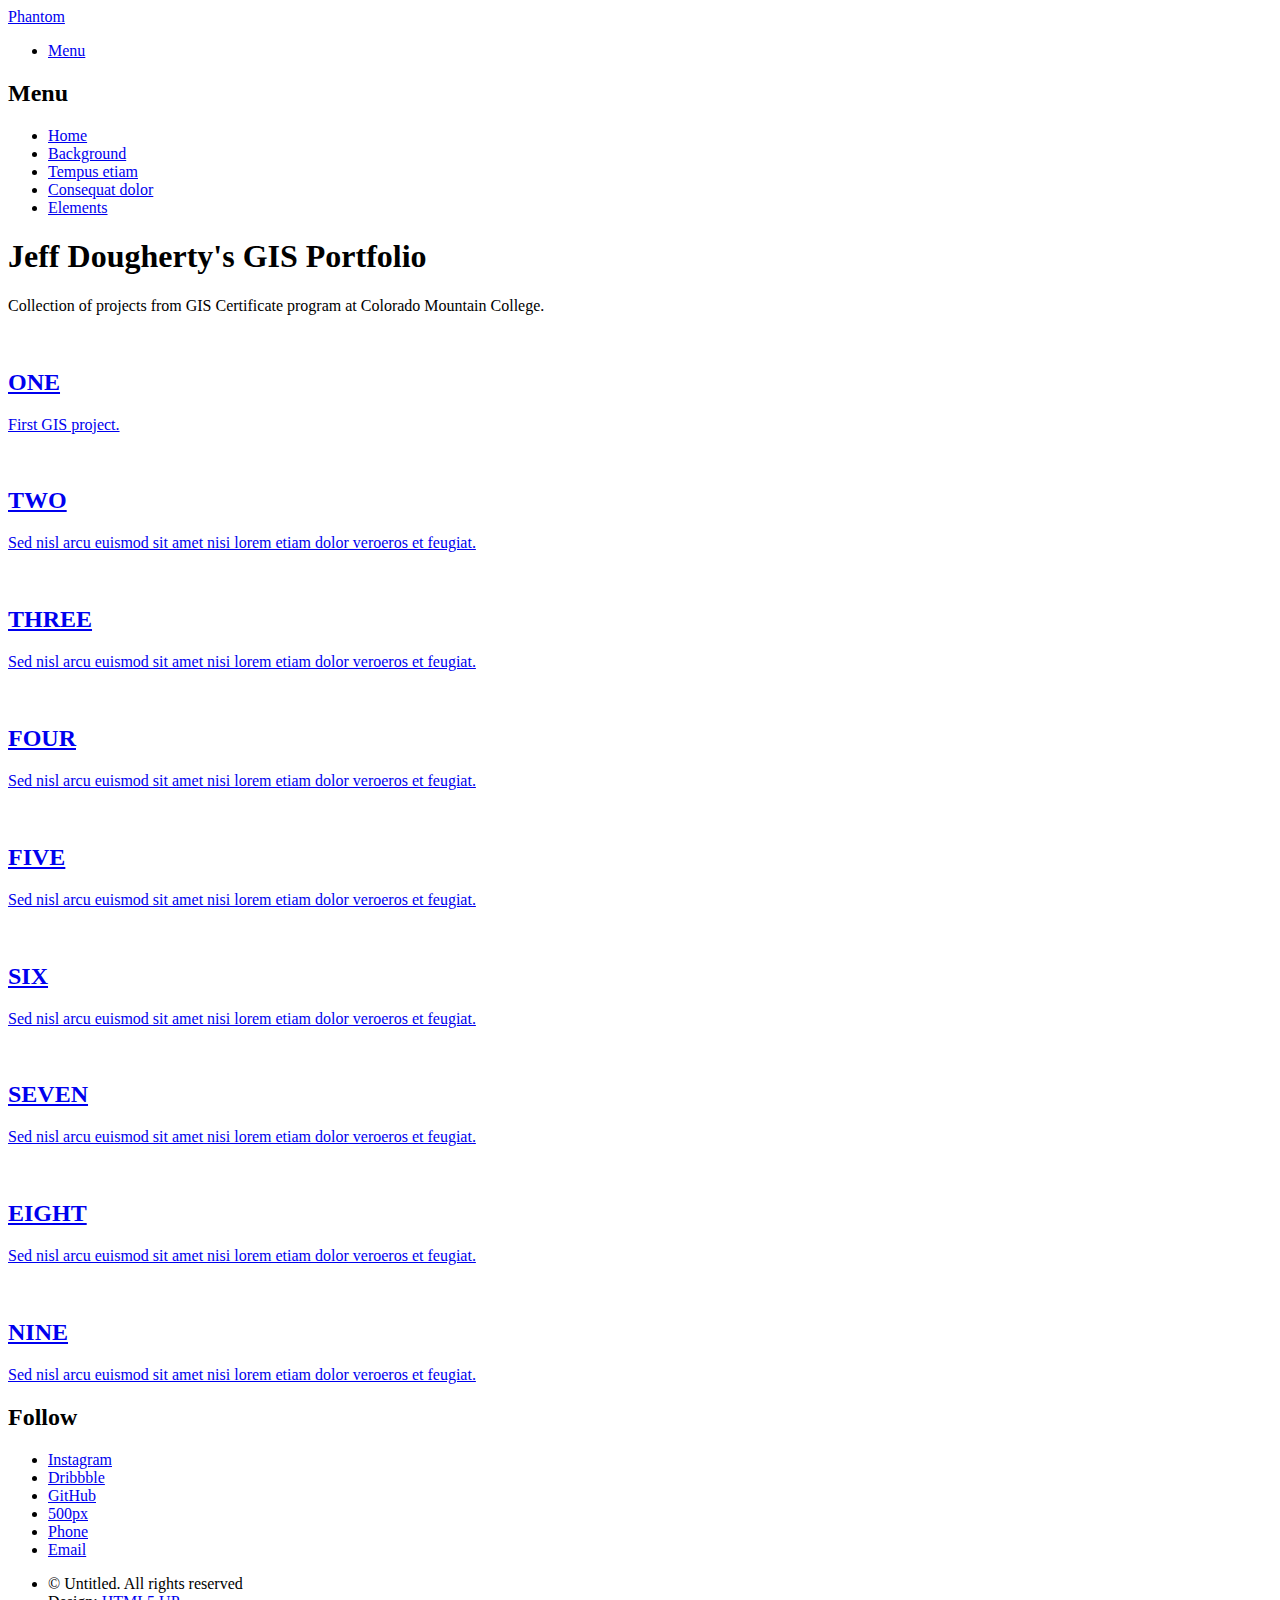
==== index.html @ 97b252e1 "Add files via upload" ====
<!DOCTYPE HTML>
<!--
	Phantom by HTML5 UP
	html5up.net | @ajlkn
	Free for personal and commercial use under the CCA 3.0 license (html5up.net/license)
-->
<html>
	<head>
		<title>Jeff Dougherty's Portfolio</title>
		<meta charset="utf-8" />
		<meta name="viewport" content="width=device-width, initial-scale=1, user-scalable=no" />
		<link rel="stylesheet" href="assets/css/main.css" />
		<noscript><link rel="stylesheet" href="assets/css/noscript.css" /></noscript>
	</head>
	<body class="is-preload">
		<!-- Wrapper -->
			<div id="wrapper">

				<!-- Header -->
					<header id="header">
						<div class="inner">

							<!-- Logo -->
								<a href="index.html" class="logo">
									<span class="symbol"><img src="images/logo.svg" alt="" /></span><span class="title">Phantom</span>
								</a>

							<!-- Nav -->
								<nav>
									<ul>
										<li><a href="#menu">Menu</a></li>
									</ul>
								</nav>

						</div>
					</header>

				<!-- Menu -->
					<nav id="menu">
						<h2>Menu</h2>
						<ul>
							<li><a href="index.html">Home</a></li>
							<li><a href="generic.html">Background</a></li>
							<li><a href="generic.html">Tempus etiam</a></li>
							<li><a href="generic.html">Consequat dolor</a></li>
							<li><a href="elements.html">Elements</a></li>
						</ul>
					</nav>

				<!-- Main -->
					<div id="main">
						<div class="inner">
							<header>
								<h1>Jeff Dougherty's GIS Portfolio <a href="http://html5up.net"></a></h1>
								<p>Collection of projects from GIS Certificate program at Colorado Mountain College.</p>
							</header>
							<section class="tiles">
								<article class="style1">
									<span class="image">
										<img src="images/pic01.jpg" alt="" />
									</span>
									<a href="generic.html">
										<h2>ONE</h2>
										<div class="content">
											<p>First GIS project. </p>
										</div>
									</a>
								</article>
								<article class="style2">
									<span class="image">
										<img src="images/pic02.jpg" alt="" />
									</span>
									<a href="generic.html">
										<h2>TWO</h2>
										<div class="content">
											<p>Sed nisl arcu euismod sit amet nisi lorem etiam dolor veroeros et feugiat.</p>
										</div>
									</a>
								</article>
								<article class="style3">
									<span class="image">
										<img src="images/pic03.jpg" alt="" />
									</span>
									<a href="generic.html">
										<h2>THREE</h2>
										<div class="content">
											<p>Sed nisl arcu euismod sit amet nisi lorem etiam dolor veroeros et feugiat.</p>
										</div>
									</a>
								</article>
								<article class="style4">
									<span class="image">
										<img src="images/pic04.jpg" alt="" />
									</span>
									<a href="generic.html">
										<h2>FOUR</h2>
										<div class="content">
											<p>Sed nisl arcu euismod sit amet nisi lorem etiam dolor veroeros et feugiat.</p>
										</div>
									</a>
								</article>
								<article class="style5">
									<span class="image">
										<img src="images/pic05.jpg" alt="" />
									</span>
									<a href="generic.html">
										<h2>FIVE</h2>
										<div class="content">
											<p>Sed nisl arcu euismod sit amet nisi lorem etiam dolor veroeros et feugiat.</p>
										</div>
									</a>
								</article>
								<article class="style6">
									<span class="image">
										<img src="images/pic06.jpg" alt="" />
									</span>
									<a href="generic.html">
										<h2>SIX</h2>
										<div class="content">
											<p>Sed nisl arcu euismod sit amet nisi lorem etiam dolor veroeros et feugiat.</p>
										</div>
									</a>
								</article>
								<article class="style2">
									<span class="image">
										<img src="images/pic07.jpg" alt="" />
									</span>
									<a href="generic.html">
										<h2>SEVEN</h2>
										<div class="content">
											<p>Sed nisl arcu euismod sit amet nisi lorem etiam dolor veroeros et feugiat.</p>
										</div>
									</a>
								</article>
								<article class="style3">
									<span class="image">
										<img src="images/pic08.jpg" alt="" />
									</span>
									<a href="generic.html">
										<h2>EIGHT</h2>
										<div class="content">
											<p>Sed nisl arcu euismod sit amet nisi lorem etiam dolor veroeros et feugiat.</p>
										</div>
									</a>
								</article>
								<article class="style1">
									<span class="image">
										<img src="images/pic09.jpg" alt="" />
									</span>
									<a href="generic.html">
										<h2>NINE</h2>
										<div class="content">
											<p>Sed nisl arcu euismod sit amet nisi lorem etiam dolor veroeros et feugiat.</p>
										</div>
									</a>
								
								
							</section>
						</div>
					</div>

				<!-- Footer -->
					<footer id="footer">
						<div class="inner">
							
							<section>
								<h2>Follow</h2>
								<ul class="icons">
									
									
									<li><a href="#" class="icon brands style2 fa-instagram"><span class="label">Instagram</span></a></li>
									<li><a href="#" class="icon brands style2 fa-dribbble"><span class="label">Dribbble</span></a></li>
									<li><a href="#" class="icon brands style2 fa-github"><span class="label">GitHub</span></a></li>
									<li><a href="#" class="icon brands style2 fa-500px"><span class="label">500px</span></a></li>
									<li><a href="#" class="icon solid style2 fa-phone"><span class="label">Phone</span></a></li>
									<li><a href="#" class="icon solid style2 fa-envelope"><span class="label">Email</span></a></li>
								</ul>
							</section>
							<ul class="copyright">
								<li>&copy; Untitled. All rights reserved</li><li>Design: <a href="http://html5up.net">HTML5 UP</a></li>
							</ul>
						</div>
					</footer>

			</div>

		<!-- Scripts -->
			<script src="assets/js/jquery.min.js"></script>
			<script src="assets/js/browser.min.js"></script>
			<script src="assets/js/breakpoints.min.js"></script>
			<script src="assets/js/util.js"></script>
			<script src="assets/js/main.js"></script>

	</body>
</html>
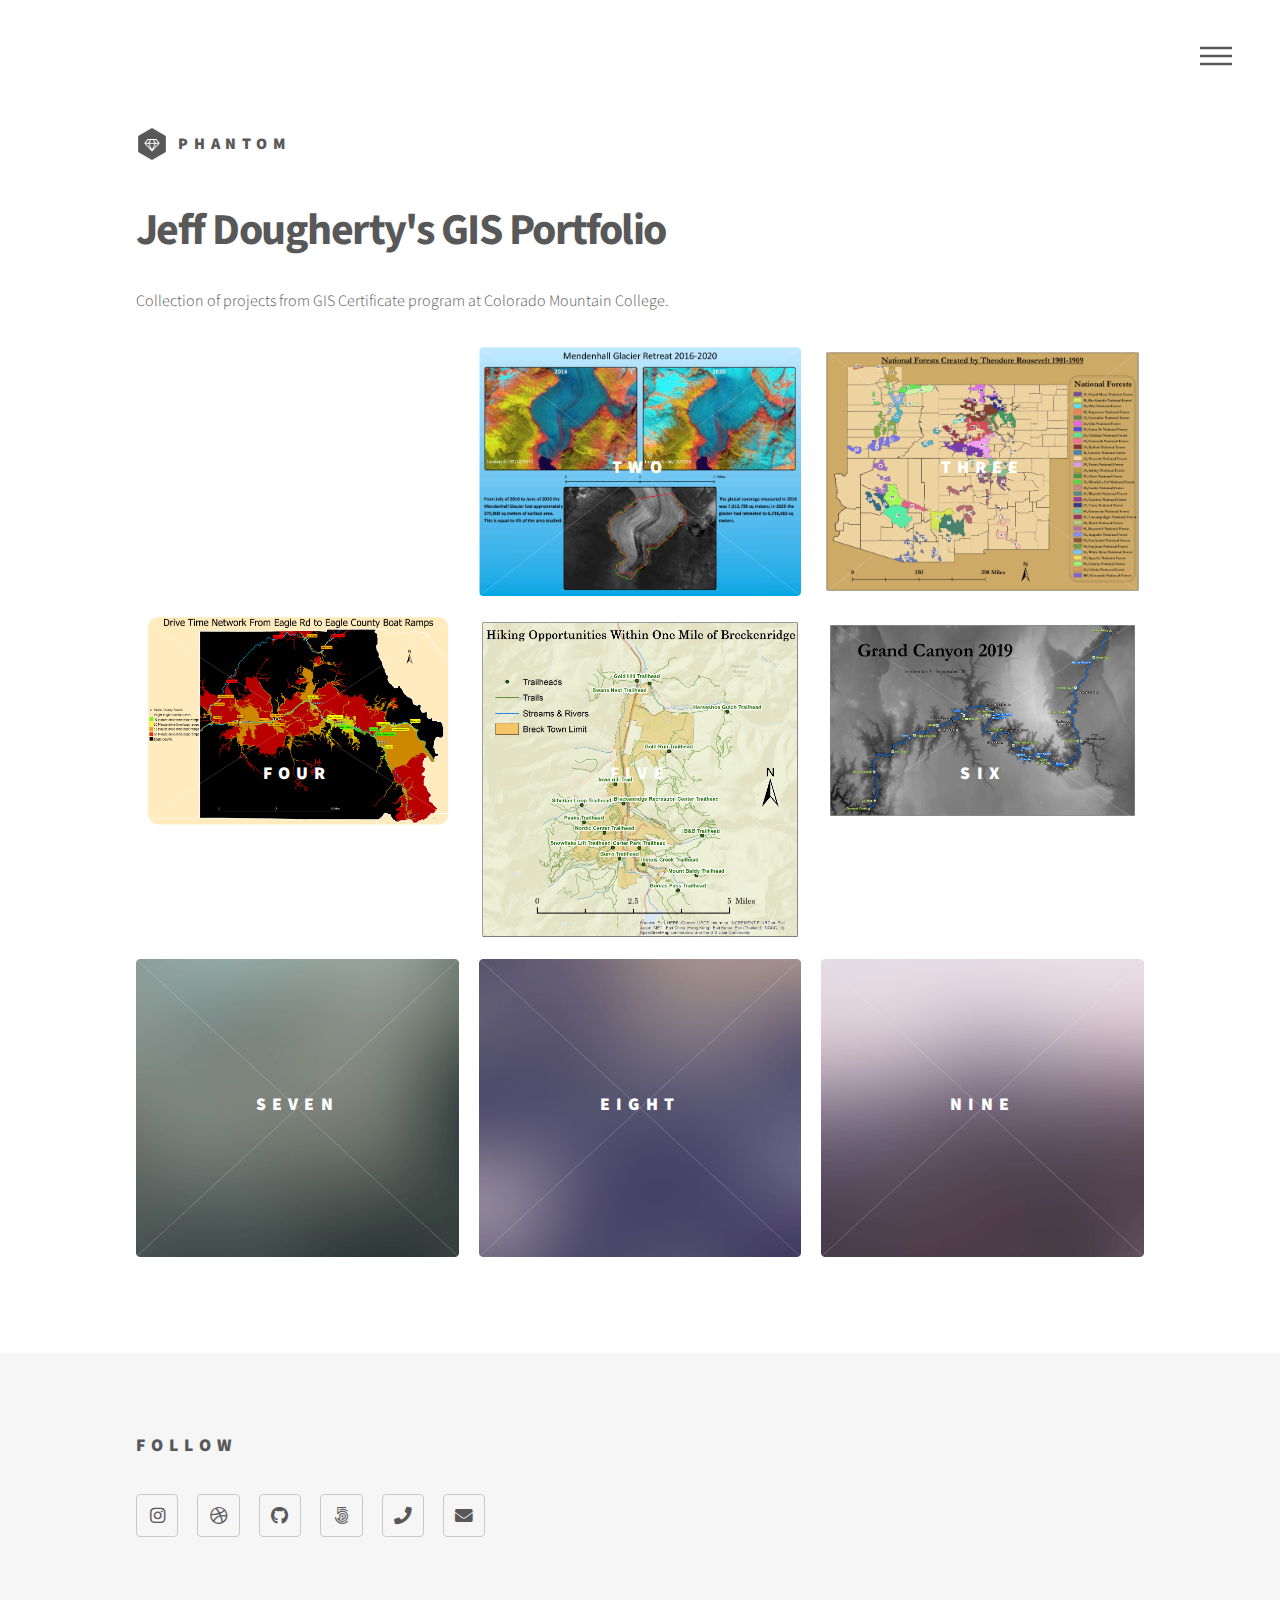
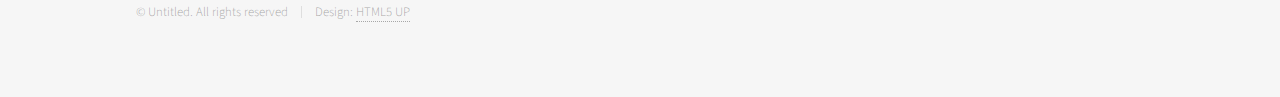
==== commit 3a130d8d: "Add files via upload" ====
--- a/index.html
+++ b/index.html
@@ -59,7 +59,7 @@
 									<span class="image">
 										<img src="images/pic01.jpg" alt="" />
 									</span>
-									<a href="generic.html">
+									<a href="One.html">
 										<h2>ONE</h2>
 										<div class="content">
 											<p>First GIS project. </p>
@@ -70,7 +70,7 @@
 									<span class="image">
 										<img src="images/pic02.jpg" alt="" />
 									</span>
-									<a href="generic.html">
+									<a href="Two.html">
 										<h2>TWO</h2>
 										<div class="content">
 											<p>Sed nisl arcu euismod sit amet nisi lorem etiam dolor veroeros et feugiat.</p>
@@ -81,7 +81,7 @@
 									<span class="image">
 										<img src="images/pic03.jpg" alt="" />
 									</span>
-									<a href="generic.html">
+									<a href="Three.html">
 										<h2>THREE</h2>
 										<div class="content">
 											<p>Sed nisl arcu euismod sit amet nisi lorem etiam dolor veroeros et feugiat.</p>
@@ -92,7 +92,7 @@
 									<span class="image">
 										<img src="images/pic04.jpg" alt="" />
 									</span>
-									<a href="generic.html">
+									<a href="Four.html">
 										<h2>FOUR</h2>
 										<div class="content">
 											<p>Sed nisl arcu euismod sit amet nisi lorem etiam dolor veroeros et feugiat.</p>
@@ -103,7 +103,7 @@
 									<span class="image">
 										<img src="images/pic05.jpg" alt="" />
 									</span>
-									<a href="generic.html">
+									<a href="Five.html">
 										<h2>FIVE</h2>
 										<div class="content">
 											<p>Sed nisl arcu euismod sit amet nisi lorem etiam dolor veroeros et feugiat.</p>
@@ -114,7 +114,7 @@
 									<span class="image">
 										<img src="images/pic06.jpg" alt="" />
 									</span>
-									<a href="generic.html">
+									<a href="Six.html">
 										<h2>SIX</h2>
 										<div class="content">
 											<p>Sed nisl arcu euismod sit amet nisi lorem etiam dolor veroeros et feugiat.</p>
@@ -125,7 +125,7 @@
 									<span class="image">
 										<img src="images/pic07.jpg" alt="" />
 									</span>
-									<a href="generic.html">
+									<a href="Seven.html">
 										<h2>SEVEN</h2>
 										<div class="content">
 											<p>Sed nisl arcu euismod sit amet nisi lorem etiam dolor veroeros et feugiat.</p>
--- a/assets/css/main.css
+++ b/assets/css/main.css
@@ -0,0 +1,3329 @@
+@import url(fontawesome-all.min.css);
+@import url("https://fonts.googleapis.com/css?family=Source+Sans+Pro:300,700,900");
+
+/*
+	Phantom by HTML5 UP
+	html5up.net | @ajlkn
+	Free for personal and commercial use under the CCA 3.0 license (html5up.net/license)
+*/
+
+html, body, div, span, applet, object,
+iframe, h1, h2, h3, h4, h5, h6, p, blockquote,
+pre, a, abbr, acronym, address, big, cite,
+code, del, dfn, em, img, ins, kbd, q, s, samp,
+small, strike, strong, sub, sup, tt, var, b,
+u, i, center, dl, dt, dd, ol, ul, li, fieldset,
+form, label, legend, table, caption, tbody,
+tfoot, thead, tr, th, td, article, aside,
+canvas, details, embed, figure, figcaption,
+footer, header, hgroup, menu, nav, output, ruby,
+section, summary, time, mark, audio, video {
+	margin: 0;
+	padding: 0;
+	border: 0;
+	font-size: 100%;
+	font: inherit;
+	vertical-align: baseline;}
+
+article, aside, details, figcaption, figure,
+footer, header, hgroup, menu, nav, section {
+	display: block;}
+
+body {
+	line-height: 1;
+}
+
+ol, ul {
+	list-style: none;
+}
+
+blockquote, q {
+	quotes: none;
+}
+
+	blockquote:before, blockquote:after, q:before, q:after {
+		content: '';
+		content: none;
+	}
+
+table {
+	border-collapse: collapse;
+	border-spacing: 0;
+}
+
+body {
+	-webkit-text-size-adjust: none;
+}
+
+mark {
+	background-color: transparent;
+	color: inherit;
+}
+
+input::-moz-focus-inner {
+	border: 0;
+	padding: 0;
+}
+
+input, select, textarea {
+	-moz-appearance: none;
+	-webkit-appearance: none;
+	-ms-appearance: none;
+	appearance: none;
+}
+
+/* Basic */
+
+	@-ms-viewport {
+		width: device-width;
+	}
+
+	body {
+		-ms-overflow-style: scrollbar;
+	}
+
+	@media screen and (max-width: 480px) {
+
+		html, body {
+			min-width: 320px;
+		}
+
+	}
+
+	html {
+		box-sizing: border-box;
+	}
+
+	*, *:before, *:after {
+		box-sizing: inherit;
+	}
+
+	body {
+		background: #ffffff;
+	}
+
+		body.is-preload *, body.is-preload *:before, body.is-preload *:after {
+			-moz-animation: none !important;
+			-webkit-animation: none !important;
+			-ms-animation: none !important;
+			animation: none !important;
+			-moz-transition: none !important;
+			-webkit-transition: none !important;
+			-ms-transition: none !important;
+			transition: none !important;
+		}
+
+/* Type */
+
+	body, input, select, textarea {
+		color: #585858;
+		font-family: "Source Sans Pro", Helvetica, sans-serif;
+		font-size: 16pt;
+		font-weight: 300;
+		line-height: 1.75;
+	}
+
+		@media screen and (max-width: 1680px) {
+
+			body, input, select, textarea {
+				font-size: 14pt;
+			}
+
+		}
+
+		@media screen and (max-width: 1280px) {
+
+			body, input, select, textarea {
+				font-size: 12pt;
+			}
+
+		}
+
+	a {
+		-moz-transition: border-bottom-color 0.2s ease, color 0.2s ease;
+		-webkit-transition: border-bottom-color 0.2s ease, color 0.2s ease;
+		-ms-transition: border-bottom-color 0.2s ease, color 0.2s ease;
+		transition: border-bottom-color 0.2s ease, color 0.2s ease;
+		text-decoration: none;
+		color: #585858;
+		border-bottom: dotted 1px rgba(88, 88, 88, 0.5);
+	}
+
+		a:hover {
+			border-bottom-color: transparent;
+			color: #f2849e !important;
+		}
+
+	strong, b {
+		font-weight: 900;
+	}
+
+	em, i {
+		font-style: italic;
+	}
+
+	p {
+		margin: 0 0 2em 0;
+	}
+
+	h1 {
+		font-size: 2.75em;
+		font-weight: 700;
+		line-height: 1.3;
+		margin: 0 0 1em 0;
+		letter-spacing: -0.035em;
+	}
+
+		h1 a {
+			color: inherit;
+		}
+
+		@media screen and (max-width: 736px) {
+
+			h1 {
+				font-size: 2em;
+				margin: 0 0 1em 0;
+			}
+
+		}
+
+		@media screen and (max-width: 360px) {
+
+			h1 {
+				font-size: 1.75em;
+			}
+
+		}
+
+	h2, h3, h4, h5, h6 {
+		font-weight: 900;
+		line-height: 1.5;
+		margin: 0 0 2em 0;
+		text-transform: uppercase;
+		letter-spacing: 0.35em;
+	}
+
+		h2 a, h3 a, h4 a, h5 a, h6 a {
+			color: inherit;
+		}
+
+	h2 {
+		font-size: 1.1em;
+	}
+
+	h3 {
+		font-size: 1em;
+	}
+
+	h4 {
+		font-size: 0.8em;
+	}
+
+	h5 {
+		font-size: 0.8em;
+	}
+
+	h6 {
+		font-size: 0.8em;
+	}
+
+	@media screen and (max-width: 980px) {
+
+		h1 br, h2 br, h3 br, h4 br, h5 br, h6 br {
+			display: none;
+		}
+
+	}
+
+	@media screen and (max-width: 736px) {
+
+		h2 {
+			font-size: 1em;
+		}
+
+		h3 {
+			font-size: 0.8em;
+		}
+
+	}
+
+	sub {
+		font-size: 0.8em;
+		position: relative;
+		top: 0.5em;
+	}
+
+	sup {
+		font-size: 0.8em;
+		position: relative;
+		top: -0.5em;
+	}
+
+	blockquote {
+		border-left: solid 4px #c9c9c9;
+		font-style: italic;
+		margin: 0 0 2em 0;
+		padding: 0.5em 0 0.5em 2em;
+	}
+
+	code {
+		background: rgba(144, 144, 144, 0.075);
+		border-radius: 4px;
+		border: solid 1px #c9c9c9;
+		font-family: "Courier New", monospace;
+		font-size: 0.9em;
+		margin: 0 0.25em;
+		padding: 0.25em 0.65em;
+	}
+
+	pre {
+		-webkit-overflow-scrolling: touch;
+		font-family: "Courier New", monospace;
+		font-size: 0.9em;
+		margin: 0 0 2em 0;
+	}
+
+		pre code {
+			display: block;
+			line-height: 1.75;
+			padding: 1em 1.5em;
+			overflow-x: auto;
+		}
+
+	hr {
+		border: 0;
+		border-bottom: solid 1px #c9c9c9;
+		margin: 2em 0;
+	}
+
+		hr.major {
+			margin: 3em 0;
+		}
+
+	.align-left {
+		text-align: left;
+	}
+
+	.align-center {
+		text-align: center;
+	}
+
+	.align-right {
+		text-align: right;
+	}
+
+/* Row */
+
+	.row {
+		display: flex;
+		flex-wrap: wrap;
+		box-sizing: border-box;
+		align-items: stretch;
+	}
+
+		.row > * {
+			box-sizing: border-box;
+		}
+
+		.row.gtr-uniform > * > :last-child {
+			margin-bottom: 0;
+		}
+
+		.row.aln-left {
+			justify-content: flex-start;
+		}
+
+		.row.aln-center {
+			justify-content: center;
+		}
+
+		.row.aln-right {
+			justify-content: flex-end;
+		}
+
+		.row.aln-top {
+			align-items: flex-start;
+		}
+
+		.row.aln-middle {
+			align-items: center;
+		}
+
+		.row.aln-bottom {
+			align-items: flex-end;
+		}
+
+		.row > .imp {
+			order: -1;
+		}
+
+		.row > .col-1 {
+			width: 8.33333%;
+		}
+
+		.row > .off-1 {
+			margin-left: 8.33333%;
+		}
+
+		.row > .col-2 {
+			width: 16.66667%;
+		}
+
+		.row > .off-2 {
+			margin-left: 16.66667%;
+		}
+
+		.row > .col-3 {
+			width: 25%;
+		}
+
+		.row > .off-3 {
+			margin-left: 25%;
+		}
+
+		.row > .col-4 {
+			width: 33.33333%;
+		}
+
+		.row > .off-4 {
+			margin-left: 33.33333%;
+		}
+
+		.row > .col-5 {
+			width: 41.66667%;
+		}
+
+		.row > .off-5 {
+			margin-left: 41.66667%;
+		}
+
+		.row > .col-6 {
+			width: 50%;
+		}
+
+		.row > .off-6 {
+			margin-left: 50%;
+		}
+
+		.row > .col-7 {
+			width: 58.33333%;
+		}
+
+		.row > .off-7 {
+			margin-left: 58.33333%;
+		}
+
+		.row > .col-8 {
+			width: 66.66667%;
+		}
+
+		.row > .off-8 {
+			margin-left: 66.66667%;
+		}
+
+		.row > .col-9 {
+			width: 75%;
+		}
+
+		.row > .off-9 {
+			margin-left: 75%;
+		}
+
+		.row > .col-10 {
+			width: 83.33333%;
+		}
+
+		.row > .off-10 {
+			margin-left: 83.33333%;
+		}
+
+		.row > .col-11 {
+			width: 91.66667%;
+		}
+
+		.row > .off-11 {
+			margin-left: 91.66667%;
+		}
+
+		.row > .col-12 {
+			width: 100%;
+		}
+
+		.row > .off-12 {
+			margin-left: 100%;
+		}
+
+		.row.gtr-0 {
+			margin-top: 0;
+			margin-left: 0em;
+		}
+
+			.row.gtr-0 > * {
+				padding: 0 0 0 0em;
+			}
+
+			.row.gtr-0.gtr-uniform {
+				margin-top: 0em;
+			}
+
+				.row.gtr-0.gtr-uniform > * {
+					padding-top: 0em;
+				}
+
+		.row.gtr-25 {
+			margin-top: 0;
+			margin-left: -0.5em;
+		}
+
+			.row.gtr-25 > * {
+				padding: 0 0 0 0.5em;
+			}
+
+			.row.gtr-25.gtr-uniform {
+				margin-top: -0.5em;
+			}
+
+				.row.gtr-25.gtr-uniform > * {
+					padding-top: 0.5em;
+				}
+
+		.row.gtr-50 {
+			margin-top: 0;
+			margin-left: -1em;
+		}
+
+			.row.gtr-50 > * {
+				padding: 0 0 0 1em;
+			}
+
+			.row.gtr-50.gtr-uniform {
+				margin-top: -1em;
+			}
+
+				.row.gtr-50.gtr-uniform > * {
+					padding-top: 1em;
+				}
+
+		.row {
+			margin-top: 0;
+			margin-left: -2em;
+		}
+
+			.row > * {
+				padding: 0 0 0 2em;
+			}
+
+			.row.gtr-uniform {
+				margin-top: -2em;
+			}
+
+				.row.gtr-uniform > * {
+					padding-top: 2em;
+				}
+
+		.row.gtr-150 {
+			margin-top: 0;
+			margin-left: -3em;
+		}
+
+			.row.gtr-150 > * {
+				padding: 0 0 0 3em;
+			}
+
+			.row.gtr-150.gtr-uniform {
+				margin-top: -3em;
+			}
+
+				.row.gtr-150.gtr-uniform > * {
+					padding-top: 3em;
+				}
+
+		.row.gtr-200 {
+			margin-top: 0;
+			margin-left: -4em;
+		}
+
+			.row.gtr-200 > * {
+				padding: 0 0 0 4em;
+			}
+
+			.row.gtr-200.gtr-uniform {
+				margin-top: -4em;
+			}
+
+				.row.gtr-200.gtr-uniform > * {
+					padding-top: 4em;
+				}
+
+		@media screen and (max-width: 1680px) {
+
+			.row {
+				display: flex;
+				flex-wrap: wrap;
+				box-sizing: border-box;
+				align-items: stretch;
+			}
+
+				.row > * {
+					box-sizing: border-box;
+				}
+
+				.row.gtr-uniform > * > :last-child {
+					margin-bottom: 0;
+				}
+
+				.row.aln-left {
+					justify-content: flex-start;
+				}
+
+				.row.aln-center {
+					justify-content: center;
+				}
+
+				.row.aln-right {
+					justify-content: flex-end;
+				}
+
+				.row.aln-top {
+					align-items: flex-start;
+				}
+
+				.row.aln-middle {
+					align-items: center;
+				}
+
+				.row.aln-bottom {
+					align-items: flex-end;
+				}
+
+				.row > .imp-xlarge {
+					order: -1;
+				}
+
+				.row > .col-1-xlarge {
+					width: 8.33333%;
+				}
+
+				.row > .off-1-xlarge {
+					margin-left: 8.33333%;
+				}
+
+				.row > .col-2-xlarge {
+					width: 16.66667%;
+				}
+
+				.row > .off-2-xlarge {
+					margin-left: 16.66667%;
+				}
+
+				.row > .col-3-xlarge {
+					width: 25%;
+				}
+
+				.row > .off-3-xlarge {
+					margin-left: 25%;
+				}
+
+				.row > .col-4-xlarge {
+					width: 33.33333%;
+				}
+
+				.row > .off-4-xlarge {
+					margin-left: 33.33333%;
+				}
+
+				.row > .col-5-xlarge {
+					width: 41.66667%;
+				}
+
+				.row > .off-5-xlarge {
+					margin-left: 41.66667%;
+				}
+
+				.row > .col-6-xlarge {
+					width: 50%;
+				}
+
+				.row > .off-6-xlarge {
+					margin-left: 50%;
+				}
+
+				.row > .col-7-xlarge {
+					width: 58.33333%;
+				}
+
+				.row > .off-7-xlarge {
+					margin-left: 58.33333%;
+				}
+
+				.row > .col-8-xlarge {
+					width: 66.66667%;
+				}
+
+				.row > .off-8-xlarge {
+					margin-left: 66.66667%;
+				}
+
+				.row > .col-9-xlarge {
+					width: 75%;
+				}
+
+				.row > .off-9-xlarge {
+					margin-left: 75%;
+				}
+
+				.row > .col-10-xlarge {
+					width: 83.33333%;
+				}
+
+				.row > .off-10-xlarge {
+					margin-left: 83.33333%;
+				}
+
+				.row > .col-11-xlarge {
+					width: 91.66667%;
+				}
+
+				.row > .off-11-xlarge {
+					margin-left: 91.66667%;
+				}
+
+				.row > .col-12-xlarge {
+					width: 100%;
+				}
+
+				.row > .off-12-xlarge {
+					margin-left: 100%;
+				}
+
+				.row.gtr-0 {
+					margin-top: 0;
+					margin-left: 0em;
+				}
+
+					.row.gtr-0 > * {
+						padding: 0 0 0 0em;
+					}
+
+					.row.gtr-0.gtr-uniform {
+						margin-top: 0em;
+					}
+
+						.row.gtr-0.gtr-uniform > * {
+							padding-top: 0em;
+						}
+
+				.row.gtr-25 {
+					margin-top: 0;
+					margin-left: -0.5em;
+				}
+
+					.row.gtr-25 > * {
+						padding: 0 0 0 0.5em;
+					}
+
+					.row.gtr-25.gtr-uniform {
+						margin-top: -0.5em;
+					}
+
+						.row.gtr-25.gtr-uniform > * {
+							padding-top: 0.5em;
+						}
+
+				.row.gtr-50 {
+					margin-top: 0;
+					margin-left: -1em;
+				}
+
+					.row.gtr-50 > * {
+						padding: 0 0 0 1em;
+					}
+
+					.row.gtr-50.gtr-uniform {
+						margin-top: -1em;
+					}
+
+						.row.gtr-50.gtr-uniform > * {
+							padding-top: 1em;
+						}
+
+				.row {
+					margin-top: 0;
+					margin-left: -2em;
+				}
+
+					.row > * {
+						padding: 0 0 0 2em;
+					}
+
+					.row.gtr-uniform {
+						margin-top: -2em;
+					}
+
+						.row.gtr-uniform > * {
+							padding-top: 2em;
+						}
+
+				.row.gtr-150 {
+					margin-top: 0;
+					margin-left: -3em;
+				}
+
+					.row.gtr-150 > * {
+						padding: 0 0 0 3em;
+					}
+
+					.row.gtr-150.gtr-uniform {
+						margin-top: -3em;
+					}
+
+						.row.gtr-150.gtr-uniform > * {
+							padding-top: 3em;
+						}
+
+				.row.gtr-200 {
+					margin-top: 0;
+					margin-left: -4em;
+				}
+
+					.row.gtr-200 > * {
+						padding: 0 0 0 4em;
+					}
+
+					.row.gtr-200.gtr-uniform {
+						margin-top: -4em;
+					}
+
+						.row.gtr-200.gtr-uniform > * {
+							padding-top: 4em;
+						}
+
+		}
+
+		@media screen and (max-width: 1280px) {
+
+			.row {
+				display: flex;
+				flex-wrap: wrap;
+				box-sizing: border-box;
+				align-items: stretch;
+			}
+
+				.row > * {
+					box-sizing: border-box;
+				}
+
+				.row.gtr-uniform > * > :last-child {
+					margin-bottom: 0;
+				}
+
+				.row.aln-left {
+					justify-content: flex-start;
+				}
+
+				.row.aln-center {
+					justify-content: center;
+				}
+
+				.row.aln-right {
+					justify-content: flex-end;
+				}
+
+				.row.aln-top {
+					align-items: flex-start;
+				}
+
+				.row.aln-middle {
+					align-items: center;
+				}
+
+				.row.aln-bottom {
+					align-items: flex-end;
+				}
+
+				.row > .imp-large {
+					order: -1;
+				}
+
+				.row > .col-1-large {
+					width: 8.33333%;
+				}
+
+				.row > .off-1-large {
+					margin-left: 8.33333%;
+				}
+
+				.row > .col-2-large {
+					width: 16.66667%;
+				}
+
+				.row > .off-2-large {
+					margin-left: 16.66667%;
+				}
+
+				.row > .col-3-large {
+					width: 25%;
+				}
+
+				.row > .off-3-large {
+					margin-left: 25%;
+				}
+
+				.row > .col-4-large {
+					width: 33.33333%;
+				}
+
+				.row > .off-4-large {
+					margin-left: 33.33333%;
+				}
+
+				.row > .col-5-large {
+					width: 41.66667%;
+				}
+
+				.row > .off-5-large {
+					margin-left: 41.66667%;
+				}
+
+				.row > .col-6-large {
+					width: 50%;
+				}
+
+				.row > .off-6-large {
+					margin-left: 50%;
+				}
+
+				.row > .col-7-large {
+					width: 58.33333%;
+				}
+
+				.row > .off-7-large {
+					margin-left: 58.33333%;
+				}
+
+				.row > .col-8-large {
+					width: 66.66667%;
+				}
+
+				.row > .off-8-large {
+					margin-left: 66.66667%;
+				}
+
+				.row > .col-9-large {
+					width: 75%;
+				}
+
+				.row > .off-9-large {
+					margin-left: 75%;
+				}
+
+				.row > .col-10-large {
+					width: 83.33333%;
+				}
+
+				.row > .off-10-large {
+					margin-left: 83.33333%;
+				}
+
+				.row > .col-11-large {
+					width: 91.66667%;
+				}
+
+				.row > .off-11-large {
+					margin-left: 91.66667%;
+				}
+
+				.row > .col-12-large {
+					width: 100%;
+				}
+
+				.row > .off-12-large {
+					margin-left: 100%;
+				}
+
+				.row.gtr-0 {
+					margin-top: 0;
+					margin-left: 0em;
+				}
+
+					.row.gtr-0 > * {
+						padding: 0 0 0 0em;
+					}
+
+					.row.gtr-0.gtr-uniform {
+						margin-top: 0em;
+					}
+
+						.row.gtr-0.gtr-uniform > * {
+							padding-top: 0em;
+						}
+
+				.row.gtr-25 {
+					margin-top: 0;
+					margin-left: -0.5em;
+				}
+
+					.row.gtr-25 > * {
+						padding: 0 0 0 0.5em;
+					}
+
+					.row.gtr-25.gtr-uniform {
+						margin-top: -0.5em;
+					}
+
+						.row.gtr-25.gtr-uniform > * {
+							padding-top: 0.5em;
+						}
+
+				.row.gtr-50 {
+					margin-top: 0;
+					margin-left: -1em;
+				}
+
+					.row.gtr-50 > * {
+						padding: 0 0 0 1em;
+					}
+
+					.row.gtr-50.gtr-uniform {
+						margin-top: -1em;
+					}
+
+						.row.gtr-50.gtr-uniform > * {
+							padding-top: 1em;
+						}
+
+				.row {
+					margin-top: 0;
+					margin-left: -2em;
+				}
+
+					.row > * {
+						padding: 0 0 0 2em;
+					}
+
+					.row.gtr-uniform {
+						margin-top: -2em;
+					}
+
+						.row.gtr-uniform > * {
+							padding-top: 2em;
+						}
+
+				.row.gtr-150 {
+					margin-top: 0;
+					margin-left: -3em;
+				}
+
+					.row.gtr-150 > * {
+						padding: 0 0 0 3em;
+					}
+
+					.row.gtr-150.gtr-uniform {
+						margin-top: -3em;
+					}
+
+						.row.gtr-150.gtr-uniform > * {
+							padding-top: 3em;
+						}
+
+				.row.gtr-200 {
+					margin-top: 0;
+					margin-left: -4em;
+				}
+
+					.row.gtr-200 > * {
+						padding: 0 0 0 4em;
+					}
+
+					.row.gtr-200.gtr-uniform {
+						margin-top: -4em;
+					}
+
+						.row.gtr-200.gtr-uniform > * {
+							padding-top: 4em;
+						}
+
+		}
+
+		@media screen and (max-width: 980px) {
+
+			.row {
+				display: flex;
+				flex-wrap: wrap;
+				box-sizing: border-box;
+				align-items: stretch;
+			}
+
+				.row > * {
+					box-sizing: border-box;
+				}
+
+				.row.gtr-uniform > * > :last-child {
+					margin-bottom: 0;
+				}
+
+				.row.aln-left {
+					justify-content: flex-start;
+				}
+
+				.row.aln-center {
+					justify-content: center;
+				}
+
+				.row.aln-right {
+					justify-content: flex-end;
+				}
+
+				.row.aln-top {
+					align-items: flex-start;
+				}
+
+				.row.aln-middle {
+					align-items: center;
+				}
+
+				.row.aln-bottom {
+					align-items: flex-end;
+				}
+
+				.row > .imp-medium {
+					order: -1;
+				}
+
+				.row > .col-1-medium {
+					width: 8.33333%;
+				}
+
+				.row > .off-1-medium {
+					margin-left: 8.33333%;
+				}
+
+				.row > .col-2-medium {
+					width: 16.66667%;
+				}
+
+				.row > .off-2-medium {
+					margin-left: 16.66667%;
+				}
+
+				.row > .col-3-medium {
+					width: 25%;
+				}
+
+				.row > .off-3-medium {
+					margin-left: 25%;
+				}
+
+				.row > .col-4-medium {
+					width: 33.33333%;
+				}
+
+				.row > .off-4-medium {
+					margin-left: 33.33333%;
+				}
+
+				.row > .col-5-medium {
+					width: 41.66667%;
+				}
+
+				.row > .off-5-medium {
+					margin-left: 41.66667%;
+				}
+
+				.row > .col-6-medium {
+					width: 50%;
+				}
+
+				.row > .off-6-medium {
+					margin-left: 50%;
+				}
+
+				.row > .col-7-medium {
+					width: 58.33333%;
+				}
+
+				.row > .off-7-medium {
+					margin-left: 58.33333%;
+				}
+
+				.row > .col-8-medium {
+					width: 66.66667%;
+				}
+
+				.row > .off-8-medium {
+					margin-left: 66.66667%;
+				}
+
+				.row > .col-9-medium {
+					width: 75%;
+				}
+
+				.row > .off-9-medium {
+					margin-left: 75%;
+				}
+
+				.row > .col-10-medium {
+					width: 83.33333%;
+				}
+
+				.row > .off-10-medium {
+					margin-left: 83.33333%;
+				}
+
+				.row > .col-11-medium {
+					width: 91.66667%;
+				}
+
+				.row > .off-11-medium {
+					margin-left: 91.66667%;
+				}
+
+				.row > .col-12-medium {
+					width: 100%;
+				}
+
+				.row > .off-12-medium {
+					margin-left: 100%;
+				}
+
+				.row.gtr-0 {
+					margin-top: 0;
+					margin-left: 0em;
+				}
+
+					.row.gtr-0 > * {
+						padding: 0 0 0 0em;
+					}
+
+					.row.gtr-0.gtr-uniform {
+						margin-top: 0em;
+					}
+
+						.row.gtr-0.gtr-uniform > * {
+							padding-top: 0em;
+						}
+
+				.row.gtr-25 {
+					margin-top: 0;
+					margin-left: -0.375em;
+				}
+
+					.row.gtr-25 > * {
+						padding: 0 0 0 0.375em;
+					}
+
+					.row.gtr-25.gtr-uniform {
+						margin-top: -0.375em;
+					}
+
+						.row.gtr-25.gtr-uniform > * {
+							padding-top: 0.375em;
+						}
+
+				.row.gtr-50 {
+					margin-top: 0;
+					margin-left: -0.75em;
+				}
+
+					.row.gtr-50 > * {
+						padding: 0 0 0 0.75em;
+					}
+
+					.row.gtr-50.gtr-uniform {
+						margin-top: -0.75em;
+					}
+
+						.row.gtr-50.gtr-uniform > * {
+							padding-top: 0.75em;
+						}
+
+				.row {
+					margin-top: 0;
+					margin-left: -1.5em;
+				}
+
+					.row > * {
+						padding: 0 0 0 1.5em;
+					}
+
+					.row.gtr-uniform {
+						margin-top: -1.5em;
+					}
+
+						.row.gtr-uniform > * {
+							padding-top: 1.5em;
+						}
+
+				.row.gtr-150 {
+					margin-top: 0;
+					margin-left: -2.25em;
+				}
+
+					.row.gtr-150 > * {
+						padding: 0 0 0 2.25em;
+					}
+
+					.row.gtr-150.gtr-uniform {
+						margin-top: -2.25em;
+					}
+
+						.row.gtr-150.gtr-uniform > * {
+							padding-top: 2.25em;
+						}
+
+				.row.gtr-200 {
+					margin-top: 0;
+					margin-left: -3em;
+				}
+
+					.row.gtr-200 > * {
+						padding: 0 0 0 3em;
+					}
+
+					.row.gtr-200.gtr-uniform {
+						margin-top: -3em;
+					}
+
+						.row.gtr-200.gtr-uniform > * {
+							padding-top: 3em;
+						}
+
+		}
+
+		@media screen and (max-width: 736px) {
+
+			.row {
+				display: flex;
+				flex-wrap: wrap;
+				box-sizing: border-box;
+				align-items: stretch;
+			}
+
+				.row > * {
+					box-sizing: border-box;
+				}
+
+				.row.gtr-uniform > * > :last-child {
+					margin-bottom: 0;
+				}
+
+				.row.aln-left {
+					justify-content: flex-start;
+				}
+
+				.row.aln-center {
+					justify-content: center;
+				}
+
+				.row.aln-right {
+					justify-content: flex-end;
+				}
+
+				.row.aln-top {
+					align-items: flex-start;
+				}
+
+				.row.aln-middle {
+					align-items: center;
+				}
+
+				.row.aln-bottom {
+					align-items: flex-end;
+				}
+
+				.row > .imp-small {
+					order: -1;
+				}
+
+				.row > .col-1-small {
+					width: 8.33333%;
+				}
+
+				.row > .off-1-small {
+					margin-left: 8.33333%;
+				}
+
+				.row > .col-2-small {
+					width: 16.66667%;
+				}
+
+				.row > .off-2-small {
+					margin-left: 16.66667%;
+				}
+
+				.row > .col-3-small {
+					width: 25%;
+				}
+
+				.row > .off-3-small {
+					margin-left: 25%;
+				}
+
+				.row > .col-4-small {
+					width: 33.33333%;
+				}
+
+				.row > .off-4-small {
+					margin-left: 33.33333%;
+				}
+
+				.row > .col-5-small {
+					width: 41.66667%;
+				}
+
+				.row > .off-5-small {
+					margin-left: 41.66667%;
+				}
+
+				.row > .col-6-small {
+					width: 50%;
+				}
+
+				.row > .off-6-small {
+					margin-left: 50%;
+				}
+
+				.row > .col-7-small {
+					width: 58.33333%;
+				}
+
+				.row > .off-7-small {
+					margin-left: 58.33333%;
+				}
+
+				.row > .col-8-small {
+					width: 66.66667%;
+				}
+
+				.row > .off-8-small {
+					margin-left: 66.66667%;
+				}
+
+				.row > .col-9-small {
+					width: 75%;
+				}
+
+				.row > .off-9-small {
+					margin-left: 75%;
+				}
+
+				.row > .col-10-small {
+					width: 83.33333%;
+				}
+
+				.row > .off-10-small {
+					margin-left: 83.33333%;
+				}
+
+				.row > .col-11-small {
+					width: 91.66667%;
+				}
+
+				.row > .off-11-small {
+					margin-left: 91.66667%;
+				}
+
+				.row > .col-12-small {
+					width: 100%;
+				}
+
+				.row > .off-12-small {
+					margin-left: 100%;
+				}
+
+				.row.gtr-0 {
+					margin-top: 0;
+					margin-left: 0em;
+				}
+
+					.row.gtr-0 > * {
+						padding: 0 0 0 0em;
+					}
+
+					.row.gtr-0.gtr-uniform {
+						margin-top: 0em;
+					}
+
+						.row.gtr-0.gtr-uniform > * {
+							padding-top: 0em;
+						}
+
+				.row.gtr-25 {
+					margin-top: 0;
+					margin-left: -0.25em;
+				}
+
+					.row.gtr-25 > * {
+						padding: 0 0 0 0.25em;
+					}
+
+					.row.gtr-25.gtr-uniform {
+						margin-top: -0.25em;
+					}
+
+						.row.gtr-25.gtr-uniform > * {
+							padding-top: 0.25em;
+						}
+
+				.row.gtr-50 {
+					margin-top: 0;
+					margin-left: -0.5em;
+				}
+
+					.row.gtr-50 > * {
+						padding: 0 0 0 0.5em;
+					}
+
+					.row.gtr-50.gtr-uniform {
+						margin-top: -0.5em;
+					}
+
+						.row.gtr-50.gtr-uniform > * {
+							padding-top: 0.5em;
+						}
+
+				.row {
+					margin-top: 0;
+					margin-left: -1em;
+				}
+
+					.row > * {
+						padding: 0 0 0 1em;
+					}
+
+					.row.gtr-uniform {
+						margin-top: -1em;
+					}
+
+						.row.gtr-uniform > * {
+							padding-top: 1em;
+						}
+
+				.row.gtr-150 {
+					margin-top: 0;
+					margin-left: -1.5em;
+				}
+
+					.row.gtr-150 > * {
+						padding: 0 0 0 1.5em;
+					}
+
+					.row.gtr-150.gtr-uniform {
+						margin-top: -1.5em;
+					}
+
+						.row.gtr-150.gtr-uniform > * {
+							padding-top: 1.5em;
+						}
+
+				.row.gtr-200 {
+					margin-top: 0;
+					margin-left: -2em;
+				}
+
+					.row.gtr-200 > * {
+						padding: 0 0 0 2em;
+					}
+
+					.row.gtr-200.gtr-uniform {
+						margin-top: -2em;
+					}
+
+						.row.gtr-200.gtr-uniform > * {
+							padding-top: 2em;
+						}
+
+		}
+
+		@media screen and (max-width: 480px) {
+
+			.row {
+				display: flex;
+				flex-wrap: wrap;
+				box-sizing: border-box;
+				align-items: stretch;
+			}
+
+				.row > * {
+					box-sizing: border-box;
+				}
+
+				.row.gtr-uniform > * > :last-child {
+					margin-bottom: 0;
+				}
+
+				.row.aln-left {
+					justify-content: flex-start;
+				}
+
+				.row.aln-center {
+					justify-content: center;
+				}
+
+				.row.aln-right {
+					justify-content: flex-end;
+				}
+
+				.row.aln-top {
+					align-items: flex-start;
+				}
+
+				.row.aln-middle {
+					align-items: center;
+				}
+
+				.row.aln-bottom {
+					align-items: flex-end;
+				}
+
+				.row > .imp-xsmall {
+					order: -1;
+				}
+
+				.row > .col-1-xsmall {
+					width: 8.33333%;
+				}
+
+				.row > .off-1-xsmall {
+					margin-left: 8.33333%;
+				}
+
+				.row > .col-2-xsmall {
+					width: 16.66667%;
+				}
+
+				.row > .off-2-xsmall {
+					margin-left: 16.66667%;
+				}
+
+				.row > .col-3-xsmall {
+					width: 25%;
+				}
+
+				.row > .off-3-xsmall {
+					margin-left: 25%;
+				}
+
+				.row > .col-4-xsmall {
+					width: 33.33333%;
+				}
+
+				.row > .off-4-xsmall {
+					margin-left: 33.33333%;
+				}
+
+				.row > .col-5-xsmall {
+					width: 41.66667%;
+				}
+
+				.row > .off-5-xsmall {
+					margin-left: 41.66667%;
+				}
+
+				.row > .col-6-xsmall {
+					width: 50%;
+				}
+
+				.row > .off-6-xsmall {
+					margin-left: 50%;
+				}
+
+				.row > .col-7-xsmall {
+					width: 58.33333%;
+				}
+
+				.row > .off-7-xsmall {
+					margin-left: 58.33333%;
+				}
+
+				.row > .col-8-xsmall {
+					width: 66.66667%;
+				}
+
+				.row > .off-8-xsmall {
+					margin-left: 66.66667%;
+				}
+
+				.row > .col-9-xsmall {
+					width: 75%;
+				}
+
+				.row > .off-9-xsmall {
+					margin-left: 75%;
+				}
+
+				.row > .col-10-xsmall {
+					width: 83.33333%;
+				}
+
+				.row > .off-10-xsmall {
+					margin-left: 83.33333%;
+				}
+
+				.row > .col-11-xsmall {
+					width: 91.66667%;
+				}
+
+				.row > .off-11-xsmall {
+					margin-left: 91.66667%;
+				}
+
+				.row > .col-12-xsmall {
+					width: 100%;
+				}
+
+				.row > .off-12-xsmall {
+					margin-left: 100%;
+				}
+
+				.row.gtr-0 {
+					margin-top: 0;
+					margin-left: 0em;
+				}
+
+					.row.gtr-0 > * {
+						padding: 0 0 0 0em;
+					}
+
+					.row.gtr-0.gtr-uniform {
+						margin-top: 0em;
+					}
+
+						.row.gtr-0.gtr-uniform > * {
+							padding-top: 0em;
+						}
+
+				.row.gtr-25 {
+					margin-top: 0;
+					margin-left: -0.25em;
+				}
+
+					.row.gtr-25 > * {
+						padding: 0 0 0 0.25em;
+					}
+
+					.row.gtr-25.gtr-uniform {
+						margin-top: -0.25em;
+					}
+
+						.row.gtr-25.gtr-uniform > * {
+							padding-top: 0.25em;
+						}
+
+				.row.gtr-50 {
+					margin-top: 0;
+					margin-left: -0.5em;
+				}
+
+					.row.gtr-50 > * {
+						padding: 0 0 0 0.5em;
+					}
+
+					.row.gtr-50.gtr-uniform {
+						margin-top: -0.5em;
+					}
+
+						.row.gtr-50.gtr-uniform > * {
+							padding-top: 0.5em;
+						}
+
+				.row {
+					margin-top: 0;
+					margin-left: -1em;
+				}
+
+					.row > * {
+						padding: 0 0 0 1em;
+					}
+
+					.row.gtr-uniform {
+						margin-top: -1em;
+					}
+
+						.row.gtr-uniform > * {
+							padding-top: 1em;
+						}
+
+				.row.gtr-150 {
+					margin-top: 0;
+					margin-left: -1.5em;
+				}
+
+					.row.gtr-150 > * {
+						padding: 0 0 0 1.5em;
+					}
+
+					.row.gtr-150.gtr-uniform {
+						margin-top: -1.5em;
+					}
+
+						.row.gtr-150.gtr-uniform > * {
+							padding-top: 1.5em;
+						}
+
+				.row.gtr-200 {
+					margin-top: 0;
+					margin-left: -2em;
+				}
+
+					.row.gtr-200 > * {
+						padding: 0 0 0 2em;
+					}
+
+					.row.gtr-200.gtr-uniform {
+						margin-top: -2em;
+					}
+
+						.row.gtr-200.gtr-uniform > * {
+							padding-top: 2em;
+						}
+
+		}
+
+/* Section/Article */
+
+	section.special, article.special {
+		text-align: center;
+	}
+
+	header p {
+		margin-top: -1em;
+	}
+
+	@media screen and (max-width: 736px) {
+
+		header p {
+			margin-top: 0;
+		}
+
+	}
+
+/* Icon */
+
+	.icon {
+		text-decoration: none;
+		border-bottom: none;
+		position: relative;
+	}
+
+		.icon:before {
+			-moz-osx-font-smoothing: grayscale;
+			-webkit-font-smoothing: antialiased;
+			display: inline-block;
+			font-style: normal;
+			font-variant: normal;
+			text-rendering: auto;
+			line-height: 1;
+			text-transform: none !important;
+			font-family: 'Font Awesome 5 Free';
+			font-weight: 400;
+		}
+
+		.icon > .label {
+			display: none;
+		}
+
+		.icon:before {
+			line-height: inherit;
+		}
+
+		.icon.solid:before {
+			font-weight: 900;
+		}
+
+		.icon.brands:before {
+			font-family: 'Font Awesome 5 Brands';
+		}
+
+		.icon.style2 {
+			-moz-transition: background-color 0.2s ease-in-out, color 0.2s ease-in-out, border-color 0.2s ease-in-out;
+			-webkit-transition: background-color 0.2s ease-in-out, color 0.2s ease-in-out, border-color 0.2s ease-in-out;
+			-ms-transition: background-color 0.2s ease-in-out, color 0.2s ease-in-out, border-color 0.2s ease-in-out;
+			transition: background-color 0.2s ease-in-out, color 0.2s ease-in-out, border-color 0.2s ease-in-out;
+			background-color: transparent;
+			border: solid 1px #c9c9c9;
+			border-radius: 4px;
+			width: 2.65em;
+			height: 2.65em;
+			display: inline-block;
+			text-align: center;
+			line-height: 2.65em;
+			color: inherit;
+		}
+
+			.icon.style2:before {
+				font-size: 1.1em;
+			}
+
+			.icon.style2:hover {
+				color: #f2849e;
+				border-color: #f2849e;
+			}
+
+			.icon.style2:active {
+				background-color: rgba(242, 132, 158, 0.1);
+			}
+
+/* List */
+
+	ol {
+		list-style: decimal;
+		margin: 0 0 2em 0;
+		padding-left: 1.25em;
+	}
+
+		ol li {
+			padding-left: 0.25em;
+		}
+
+	ul {
+		list-style: disc;
+		margin: 0 0 2em 0;
+		padding-left: 1em;
+	}
+
+		ul li {
+			padding-left: 0.5em;
+		}
+
+		ul.alt {
+			list-style: none;
+			padding-left: 0;
+		}
+
+			ul.alt li {
+				border-top: solid 1px #c9c9c9;
+				padding: 0.5em 0;
+			}
+
+				ul.alt li:first-child {
+					border-top: 0;
+					padding-top: 0;
+				}
+
+	dl {
+		margin: 0 0 2em 0;
+	}
+
+		dl dt {
+			display: block;
+			font-weight: 900;
+			margin: 0 0 1em 0;
+		}
+
+		dl dd {
+			margin-left: 2em;
+		}
+
+/* Actions */
+
+	ul.actions {
+		display: -moz-flex;
+		display: -webkit-flex;
+		display: -ms-flex;
+		display: flex;
+		cursor: default;
+		list-style: none;
+		margin-left: -1em;
+		padding-left: 0;
+	}
+
+		ul.actions li {
+			padding: 0 0 0 1em;
+			vertical-align: middle;
+		}
+
+		ul.actions.special {
+			-moz-justify-content: center;
+			-webkit-justify-content: center;
+			-ms-justify-content: center;
+			justify-content: center;
+			width: 100%;
+			margin-left: 0;
+		}
+
+			ul.actions.special li:first-child {
+				padding-left: 0;
+			}
+
+		ul.actions.stacked {
+			-moz-flex-direction: column;
+			-webkit-flex-direction: column;
+			-ms-flex-direction: column;
+			flex-direction: column;
+			margin-left: 0;
+		}
+
+			ul.actions.stacked li {
+				padding: 1.3em 0 0 0;
+			}
+
+				ul.actions.stacked li:first-child {
+					padding-top: 0;
+				}
+
+		ul.actions.fit {
+			width: calc(100% + 1em);
+		}
+
+			ul.actions.fit li {
+				-moz-flex-grow: 1;
+				-webkit-flex-grow: 1;
+				-ms-flex-grow: 1;
+				flex-grow: 1;
+				-moz-flex-shrink: 1;
+				-webkit-flex-shrink: 1;
+				-ms-flex-shrink: 1;
+				flex-shrink: 1;
+				width: 100%;
+			}
+
+				ul.actions.fit li > * {
+					width: 100%;
+				}
+
+			ul.actions.fit.stacked {
+				width: 100%;
+			}
+
+		@media screen and (max-width: 480px) {
+
+			ul.actions:not(.fixed) {
+				-moz-flex-direction: column;
+				-webkit-flex-direction: column;
+				-ms-flex-direction: column;
+				flex-direction: column;
+				margin-left: 0;
+				width: 100% !important;
+			}
+
+				ul.actions:not(.fixed) li {
+					-moz-flex-grow: 1;
+					-webkit-flex-grow: 1;
+					-ms-flex-grow: 1;
+					flex-grow: 1;
+					-moz-flex-shrink: 1;
+					-webkit-flex-shrink: 1;
+					-ms-flex-shrink: 1;
+					flex-shrink: 1;
+					padding: 1em 0 0 0;
+					text-align: center;
+					width: 100%;
+				}
+
+					ul.actions:not(.fixed) li > * {
+						width: 100%;
+					}
+
+					ul.actions:not(.fixed) li:first-child {
+						padding-top: 0;
+					}
+
+					ul.actions:not(.fixed) li input[type="submit"],
+					ul.actions:not(.fixed) li input[type="reset"],
+					ul.actions:not(.fixed) li input[type="button"],
+					ul.actions:not(.fixed) li button,
+					ul.actions:not(.fixed) li .button {
+						width: 100%;
+					}
+
+						ul.actions:not(.fixed) li input[type="submit"].icon:before,
+						ul.actions:not(.fixed) li input[type="reset"].icon:before,
+						ul.actions:not(.fixed) li input[type="button"].icon:before,
+						ul.actions:not(.fixed) li button.icon:before,
+						ul.actions:not(.fixed) li .button.icon:before {
+							margin-left: -0.5rem;
+						}
+
+		}
+
+/* Icons */
+
+	ul.icons {
+		cursor: default;
+		list-style: none;
+		padding-left: 0;
+		margin: -1em 0 2em -1em;
+	}
+
+		ul.icons li {
+			display: inline-block;
+			padding: 1em 0 0 1em;
+		}
+
+/* Form */
+
+	form {
+		margin: 0 0 2em 0;
+		overflow-x: hidden;
+	}
+
+		form > :last-child {
+			margin-bottom: 0;
+		}
+
+		form > .fields {
+			display: -moz-flex;
+			display: -webkit-flex;
+			display: -ms-flex;
+			display: flex;
+			-moz-flex-wrap: wrap;
+			-webkit-flex-wrap: wrap;
+			-ms-flex-wrap: wrap;
+			flex-wrap: wrap;
+			width: calc(100% + 3em);
+			margin: -1.5em 0 2em -1.5em;
+		}
+
+			form > .fields > .field {
+				-moz-flex-grow: 0;
+				-webkit-flex-grow: 0;
+				-ms-flex-grow: 0;
+				flex-grow: 0;
+				-moz-flex-shrink: 0;
+				-webkit-flex-shrink: 0;
+				-ms-flex-shrink: 0;
+				flex-shrink: 0;
+				padding: 1.5em 0 0 1.5em;
+				width: calc(100% - 1.5em);
+			}
+
+				form > .fields > .field.half {
+					width: calc(50% - 0.75em);
+				}
+
+				form > .fields > .field.third {
+					width: calc(100%/3 - 0.5em);
+				}
+
+				form > .fields > .field.quarter {
+					width: calc(25% - 0.375em);
+				}
+
+		@media screen and (max-width: 480px) {
+
+			form > .fields {
+				width: calc(100% + 3em);
+				margin: -1.5em 0 2em -1.5em;
+			}
+
+				form > .fields > .field {
+					padding: 1.5em 0 0 1.5em;
+					width: calc(100% - 1.5em);
+				}
+
+					form > .fields > .field.half {
+						width: calc(100% - 1.5em);
+					}
+
+					form > .fields > .field.third {
+						width: calc(100% - 1.5em);
+					}
+
+					form > .fields > .field.quarter {
+						width: calc(100% - 1.5em);
+					}
+
+		}
+
+	label {
+		display: block;
+		font-size: 0.9em;
+		font-weight: 900;
+		margin: 0 0 1em 0;
+	}
+
+	input[type="text"],
+	input[type="password"],
+	input[type="email"],
+	input[type="tel"],
+	select,
+	textarea {
+		-moz-appearance: none;
+		-webkit-appearance: none;
+		-ms-appearance: none;
+		appearance: none;
+		background-color: transparent;
+		border: none;
+		border-radius: 0;
+		border-bottom: solid 1px #c9c9c9;
+		color: inherit;
+		display: block;
+		outline: 0;
+		padding: 0;
+		text-decoration: none;
+		width: 100%;
+	}
+
+		input[type="text"]:invalid,
+		input[type="password"]:invalid,
+		input[type="email"]:invalid,
+		input[type="tel"]:invalid,
+		select:invalid,
+		textarea:invalid {
+			box-shadow: none;
+		}
+
+		input[type="text"]:focus,
+		input[type="password"]:focus,
+		input[type="email"]:focus,
+		input[type="tel"]:focus,
+		select:focus,
+		textarea:focus {
+			border-bottom-color: #f2849e;
+			box-shadow: inset 0 -1px 0 0 #f2849e;
+		}
+
+	select {
+		background-image: url("data:image/svg+xml;charset=utf8,%3Csvg xmlns='http://www.w3.org/2000/svg' width='40' height='40' preserveAspectRatio='none' viewBox='0 0 40 40'%3E%3Cpath d='M9.4,12.3l10.4,10.4l10.4-10.4c0.2-0.2,0.5-0.4,0.9-0.4c0.3,0,0.6,0.1,0.9,0.4l3.3,3.3c0.2,0.2,0.4,0.5,0.4,0.9 c0,0.4-0.1,0.6-0.4,0.9L20.7,31.9c-0.2,0.2-0.5,0.4-0.9,0.4c-0.3,0-0.6-0.1-0.9-0.4L4.3,17.3c-0.2-0.2-0.4-0.5-0.4-0.9 c0-0.4,0.1-0.6,0.4-0.9l3.3-3.3c0.2-0.2,0.5-0.4,0.9-0.4S9.1,12.1,9.4,12.3z' fill='%23c9c9c9' /%3E%3C/svg%3E");
+		background-size: 1.25rem;
+		background-repeat: no-repeat;
+		background-position: calc(100% - 1rem) center;
+		height: 3em;
+		padding-right: 3em;
+		text-overflow: ellipsis;
+	}
+
+		select option {
+			background: #ffffff;
+		}
+
+		select:focus::-ms-value {
+			background-color: transparent;
+		}
+
+		select::-ms-expand {
+			display: none;
+		}
+
+	input[type="text"],
+	input[type="password"],
+	input[type="email"],
+	select {
+		height: 3em;
+	}
+
+	textarea {
+		padding: 0;
+		min-height: 3.75em;
+	}
+
+	input[type="checkbox"],
+	input[type="radio"] {
+		-moz-appearance: none;
+		-webkit-appearance: none;
+		-ms-appearance: none;
+		appearance: none;
+		display: block;
+		float: left;
+		margin-right: -2em;
+		opacity: 0;
+		width: 1em;
+		z-index: -1;
+	}
+
+		input[type="checkbox"] + label,
+		input[type="radio"] + label {
+			text-decoration: none;
+			color: #585858;
+			cursor: pointer;
+			display: inline-block;
+			font-size: 1em;
+			font-weight: 300;
+			padding-left: 2.55em;
+			padding-right: 0.75em;
+			position: relative;
+		}
+
+			input[type="checkbox"] + label:before,
+			input[type="radio"] + label:before {
+				-moz-osx-font-smoothing: grayscale;
+				-webkit-font-smoothing: antialiased;
+				display: inline-block;
+				font-style: normal;
+				font-variant: normal;
+				text-rendering: auto;
+				line-height: 1;
+				text-transform: none !important;
+				font-family: 'Font Awesome 5 Free';
+				font-weight: 900;
+			}
+
+			input[type="checkbox"] + label:before,
+			input[type="radio"] + label:before {
+				border-radius: 4px;
+				border: solid 1px #c9c9c9;
+				content: '';
+				display: inline-block;
+				font-size: 0.8em;
+				height: 2.25em;
+				left: 0;
+				line-height: 2.25em;
+				position: absolute;
+				text-align: center;
+				top: 0;
+				width: 2.25em;
+			}
+
+		input[type="checkbox"]:checked + label:before,
+		input[type="radio"]:checked + label:before {
+			background: #585858;
+			border-color: #585858;
+			color: #ffffff;
+			content: '\f00c';
+		}
+
+		input[type="checkbox"]:focus + label:before,
+		input[type="radio"]:focus + label:before {
+			border-color: #f2849e;
+			box-shadow: 0 0 0 1px #f2849e;
+		}
+
+	input[type="checkbox"] + label:before {
+		border-radius: 4px;
+	}
+
+	input[type="radio"] + label:before {
+		border-radius: 100%;
+	}
+
+/* Box */
+
+	.box {
+		border-radius: 4px;
+		border: solid 1px #c9c9c9;
+		margin-bottom: 2em;
+		padding: 1.5em;
+	}
+
+		.box > :last-child,
+		.box > :last-child > :last-child,
+		.box > :last-child > :last-child > :last-child {
+			margin-bottom: 0;
+		}
+
+		.box.alt {
+			border: 0;
+			border-radius: 0;
+			padding: 0;
+		}
+
+/* Image */
+
+	.image {
+		border-radius: 4px;
+		border: 0;
+		display: inline-block;
+		position: relative;
+	}
+
+		.image img {
+			border-radius: 4px;
+			display: block;
+		}
+
+		.image.left, .image.right {
+			max-width: 40%;
+		}
+
+			.image.left img, .image.right img {
+				width: 100%;
+			}
+
+		.image.left {
+			float: left;
+			padding: 0 1.5em 1em 0;
+			top: 0.25em;
+		}
+
+		.image.right {
+			float: right;
+			padding: 0 0 1em 1.5em;
+			top: 0.25em;
+		}
+
+		.image.fit {
+			display: block;
+			margin: 0 0 2em 0;
+			width: 100%;
+		}
+
+			.image.fit img {
+				width: 100%;
+			}
+
+		.image.main {
+			display: block;
+			margin: 0 0 3em 0;
+			width: 100%;
+		}
+
+			.image.main img {
+				width: 100%;
+			}
+
+			@media screen and (max-width: 736px) {
+
+				.image.main {
+					margin: 0 0 2em 0;
+				}
+
+			}
+
+/* Table */
+
+	.table-wrapper {
+		-webkit-overflow-scrolling: touch;
+		overflow-x: auto;
+	}
+
+	table {
+		margin: 0 0 2em 0;
+		width: 100%;
+	}
+
+		table tbody tr {
+			border: solid 1px #c9c9c9;
+			border-left: 0;
+			border-right: 0;
+		}
+
+			table tbody tr:nth-child(2n + 1) {
+				background-color: rgba(144, 144, 144, 0.075);
+			}
+
+		table td {
+			padding: 0.75em 0.75em;
+		}
+
+		table th {
+			font-size: 0.9em;
+			font-weight: 900;
+			padding: 0 0.75em 0.75em 0.75em;
+			text-align: left;
+		}
+
+		table thead {
+			border-bottom: solid 2px #c9c9c9;
+		}
+
+		table tfoot {
+			border-top: solid 2px #c9c9c9;
+		}
+
+		table.alt {
+			border-collapse: separate;
+		}
+
+			table.alt tbody tr td {
+				border: solid 1px #c9c9c9;
+				border-left-width: 0;
+				border-top-width: 0;
+			}
+
+				table.alt tbody tr td:first-child {
+					border-left-width: 1px;
+				}
+
+			table.alt tbody tr:first-child td {
+				border-top-width: 1px;
+			}
+
+			table.alt thead {
+				border-bottom: 0;
+			}
+
+			table.alt tfoot {
+				border-top: 0;
+			}
+
+/* Button */
+
+	input[type="submit"],
+	input[type="reset"],
+	input[type="button"],
+	button,
+	.button {
+		-moz-appearance: none;
+		-webkit-appearance: none;
+		-ms-appearance: none;
+		appearance: none;
+		-moz-transition: background-color 0.2s ease-in-out, color 0.2s ease-in-out, box-shadow 0.2s ease-in-out;
+		-webkit-transition: background-color 0.2s ease-in-out, color 0.2s ease-in-out, box-shadow 0.2s ease-in-out;
+		-ms-transition: background-color 0.2s ease-in-out, color 0.2s ease-in-out, box-shadow 0.2s ease-in-out;
+		transition: background-color 0.2s ease-in-out, color 0.2s ease-in-out, box-shadow 0.2s ease-in-out;
+		background-color: transparent;
+		border-radius: 4px;
+		border: 0;
+		box-shadow: inset 0 0 0 2px #585858;
+		color: #585858 !important;
+		cursor: pointer;
+		display: inline-block;
+		font-size: 0.8em;
+		font-weight: 900;
+		height: 3.5em;
+		letter-spacing: 0.35em;
+		line-height: 3.45em;
+		overflow: hidden;
+		padding: 0 1.25em 0 1.6em;
+		text-align: center;
+		text-decoration: none;
+		text-overflow: ellipsis;
+		text-transform: uppercase;
+		white-space: nowrap;
+	}
+
+		input[type="submit"].icon:before,
+		input[type="reset"].icon:before,
+		input[type="button"].icon:before,
+		button.icon:before,
+		.button.icon:before {
+			margin-right: 0.5em;
+		}
+
+		input[type="submit"].fit,
+		input[type="reset"].fit,
+		input[type="button"].fit,
+		button.fit,
+		.button.fit {
+			width: 100%;
+		}
+
+		input[type="submit"]:hover,
+		input[type="reset"]:hover,
+		input[type="button"]:hover,
+		button:hover,
+		.button:hover {
+			color: #f2849e !important;
+			box-shadow: inset 0 0 0 2px #f2849e;
+		}
+
+		input[type="submit"]:active,
+		input[type="reset"]:active,
+		input[type="button"]:active,
+		button:active,
+		.button:active {
+			background-color: rgba(242, 132, 158, 0.1);
+		}
+
+		input[type="submit"].small,
+		input[type="reset"].small,
+		input[type="button"].small,
+		button.small,
+		.button.small {
+			font-size: 0.6em;
+		}
+
+		input[type="submit"].large,
+		input[type="reset"].large,
+		input[type="button"].large,
+		button.large,
+		.button.large {
+			font-size: 1em;
+		}
+
+		input[type="submit"].primary,
+		input[type="reset"].primary,
+		input[type="button"].primary,
+		button.primary,
+		.button.primary {
+			box-shadow: none;
+			background-color: #585858;
+			color: #ffffff !important;
+		}
+
+			input[type="submit"].primary:hover,
+			input[type="reset"].primary:hover,
+			input[type="button"].primary:hover,
+			button.primary:hover,
+			.button.primary:hover {
+				background-color: #f2849e;
+			}
+
+			input[type="submit"].primary:active,
+			input[type="reset"].primary:active,
+			input[type="button"].primary:active,
+			button.primary:active,
+			.button.primary:active {
+				background-color: #ee5f81;
+			}
+
+		input[type="submit"].disabled, input[type="submit"]:disabled,
+		input[type="reset"].disabled,
+		input[type="reset"]:disabled,
+		input[type="button"].disabled,
+		input[type="button"]:disabled,
+		button.disabled,
+		button:disabled,
+		.button.disabled,
+		.button:disabled {
+			pointer-events: none;
+			opacity: 0.25;
+		}
+
+/* Tiles */
+
+	.tiles {
+		display: -moz-flex;
+		display: -webkit-flex;
+		display: -ms-flex;
+		display: flex;
+		-moz-flex-wrap: wrap;
+		-webkit-flex-wrap: wrap;
+		-ms-flex-wrap: wrap;
+		flex-wrap: wrap;
+		postiion: relative;
+		margin: -2.5em 0 0 -2.5em;
+	}
+
+		.tiles article {
+			-moz-transition: -moz-transform 0.5s ease, opacity 0.5s ease;
+			-webkit-transition: -webkit-transform 0.5s ease, opacity 0.5s ease;
+			-ms-transition: -ms-transform 0.5s ease, opacity 0.5s ease;
+			transition: transform 0.5s ease, opacity 0.5s ease;
+			position: relative;
+			width: calc(33.33333% - 2.5em);
+			margin: 2.5em 0 0 2.5em;
+		}
+
+			.tiles article > .image {
+				-moz-transition: -moz-transform 0.5s ease;
+				-webkit-transition: -webkit-transform 0.5s ease;
+				-ms-transition: -ms-transform 0.5s ease;
+				transition: transform 0.5s ease;
+				position: relative;
+				display: block;
+				width: 100%;
+				border-radius: 4px;
+				overflow: hidden;
+			}
+
+				.tiles article > .image img {
+					display: block;
+					width: 100%;
+				}
+
+				.tiles article > .image:before {
+					pointer-events: none;
+					-moz-transition: background-color 0.5s ease, opacity 0.5s ease;
+					-webkit-transition: background-color 0.5s ease, opacity 0.5s ease;
+					-ms-transition: background-color 0.5s ease, opacity 0.5s ease;
+					transition: background-color 0.5s ease, opacity 0.5s ease;
+					content: '';
+					display: block;
+					position: absolute;
+					top: 0;
+					left: 0;
+					width: 100%;
+					height: 100%;
+					opacity: 1.0;
+					z-index: 1;
+					opacity: 0.8;
+				}
+
+				.tiles article > .image:after {
+					pointer-events: none;
+					-moz-transition: opacity 0.5s ease;
+					-webkit-transition: opacity 0.5s ease;
+					-ms-transition: opacity 0.5s ease;
+					transition: opacity 0.5s ease;
+					content: '';
+					display: block;
+					position: absolute;
+					top: 0;
+					left: 0;
+					width: 100%;
+					height: 100%;
+					background-image: url("data:image/svg+xml;charset=utf8,%3Csvg xmlns='http://www.w3.org/2000/svg' width='100' height='100' viewBox='0 0 100 100' preserveAspectRatio='none'%3E%3Cstyle%3Eline %7B stroke-width: 0.25px%3B stroke: %23ffffff%3B %7D%3C/style%3E%3Cline x1='0' y1='0' x2='100' y2='100' /%3E%3Cline x1='100' y1='0' x2='0' y2='100' /%3E%3C/svg%3E");
+					background-position: center;
+					background-repeat: no-repeat;
+					background-size: 100% 100%;
+					opacity: 0.25;
+					z-index: 2;
+				}
+
+			.tiles article > a {
+				display: -moz-flex;
+				display: -webkit-flex;
+				display: -ms-flex;
+				display: flex;
+				-moz-flex-direction: column;
+				-webkit-flex-direction: column;
+				-ms-flex-direction: column;
+				flex-direction: column;
+				-moz-align-items: center;
+				-webkit-align-items: center;
+				-ms-align-items: center;
+				align-items: center;
+				-moz-justify-content: center;
+				-webkit-justify-content: center;
+				-ms-justify-content: center;
+				justify-content: center;
+				-moz-transition: background-color 0.5s ease, -moz-transform 0.5s ease;
+				-webkit-transition: background-color 0.5s ease, -webkit-transform 0.5s ease;
+				-ms-transition: background-color 0.5s ease, -ms-transform 0.5s ease;
+				transition: background-color 0.5s ease, transform 0.5s ease;
+				position: absolute;
+				top: 0;
+				left: 0;
+				width: 100%;
+				height: 100%;
+				padding: 1em;
+				border-radius: 4px;
+				border-bottom: 0;
+				color: #ffffff;
+				text-align: center;
+				text-decoration: none;
+				z-index: 3;
+			}
+
+				.tiles article > a > :last-child {
+					margin: 0;
+				}
+
+				.tiles article > a:hover {
+					color: #ffffff !important;
+				}
+
+				.tiles article > a h2 {
+					margin: 0;
+				}
+
+				.tiles article > a .content {
+					-moz-transition: max-height 0.5s ease, opacity 0.5s ease;
+					-webkit-transition: max-height 0.5s ease, opacity 0.5s ease;
+					-ms-transition: max-height 0.5s ease, opacity 0.5s ease;
+					transition: max-height 0.5s ease, opacity 0.5s ease;
+					width: 100%;
+					max-height: 0;
+					line-height: 1.5;
+					margin-top: 0.35em;
+					opacity: 0;
+				}
+
+					.tiles article > a .content > :last-child {
+						margin-bottom: 0;
+					}
+
+			.tiles article.style1 > .image:before {
+				;
+			}
+
+			.tiles article.style2 > .image:before {
+				;
+			}
+
+			.tiles article.style3 > .image:before {
+				;
+			}
+
+			.tiles article.style4 > .image:before {
+				;
+			}
+
+			.tiles article.style5 > .image:before {
+				;
+			}
+
+			.tiles article.style6 > .image:before {
+				;
+			}
+
+			body:not(.is-touch) .tiles article:hover > .image {
+				-moz-transform: scale(1.1);
+				-webkit-transform: scale(1.1);
+				-ms-transform: scale(1.1);
+				transform: scale(1.1);
+			}
+
+				body:not(.is-touch) .tiles article:hover > .image:before {
+					background-color: #333333;
+					opacity: 0.35;
+				}
+
+				body:not(.is-touch) .tiles article:hover > .image:after {
+					opacity: 0;
+				}
+
+			body:not(.is-touch) .tiles article:hover .content {
+				max-height: 15em;
+				opacity: 1;
+			}
+
+		* + .tiles {
+			margin-top: 2em;
+		}
+
+		body.is-preload .tiles article {
+			-moz-transform: scale(0.9);
+			-webkit-transform: scale(0.9);
+			-ms-transform: scale(0.9);
+			transform: scale(0.9);
+			opacity: 0;
+		}
+
+		body.is-touch .tiles article .content {
+			max-height: 15em;
+			opacity: 1;
+		}
+
+		@media screen and (max-width: 1280px) {
+
+			.tiles {
+				margin: -1.25em 0 0 -1.25em;
+			}
+
+				.tiles article {
+					width: calc(33.33333% - 1.25em);
+					margin: 1.25em 0 0 1.25em;
+				}
+
+		}
+
+		@media screen and (max-width: 980px) {
+
+			.tiles {
+				margin: -2.5em 0 0 -2.5em;
+			}
+
+				.tiles article {
+					width: calc(50% - 2.5em);
+					margin: 2.5em 0 0 2.5em;
+				}
+
+		}
+
+		@media screen and (max-width: 736px) {
+
+			.tiles {
+				margin: -1.25em 0 0 -1.25em;
+			}
+
+				.tiles article {
+					width: calc(50% - 1.25em);
+					margin: 1.25em 0 0 1.25em;
+				}
+
+					.tiles article:hover > .image {
+						-moz-transform: scale(1.0);
+						-webkit-transform: scale(1.0);
+						-ms-transform: scale(1.0);
+						transform: scale(1.0);
+					}
+
+		}
+
+		@media screen and (max-width: 480px) {
+
+			.tiles {
+				margin: 0;
+			}
+
+				.tiles article {
+					width: 100%;
+					margin: 1.25em 0 0 0;
+				}
+
+		}
+
+/* Header */
+
+	#header {
+		padding: 8em 0 0.1em 0 ;
+	}
+
+		#header .logo {
+			display: block;
+			border-bottom: 0;
+			color: inherit;
+			font-weight: 900;
+			letter-spacing: 0.35em;
+			margin: 0 0 2.5em 0;
+			text-decoration: none;
+			text-transform: uppercase;
+			display: inline-block;
+		}
+
+			#header .logo > * {
+				display: inline-block;
+				vertical-align: middle;
+			}
+
+			#header .logo .symbol {
+				margin-right: 0.65em;
+			}
+
+				#header .logo .symbol img {
+					display: block;
+					width: 2em;
+					height: 2em;
+				}
+
+		#header nav {
+			position: fixed;
+			right: 2em;
+			top: 2em;
+			z-index: 10000;
+		}
+
+			#header nav ul {
+				display: -moz-flex;
+				display: -webkit-flex;
+				display: -ms-flex;
+				display: flex;
+				-moz-align-items: center;
+				-webkit-align-items: center;
+				-ms-align-items: center;
+				align-items: center;
+				list-style: none;
+				margin: 0;
+				padding: 0;
+			}
+
+				#header nav ul li {
+					display: block;
+					padding: 0;
+				}
+
+					#header nav ul li a {
+						display: block;
+						position: relative;
+						height: 3em;
+						line-height: 3em;
+						padding: 0 1.5em;
+						background-color: rgba(255, 255, 255, 0.5);
+						border-radius: 4px;
+						border: 0;
+						font-size: 0.8em;
+						font-weight: 900;
+						letter-spacing: 0.35em;
+						text-transform: uppercase;
+					}
+
+					#header nav ul li a[href="#menu"] {
+						-webkit-tap-highlight-color: transparent;
+						width: 4em;
+						text-indent: 4em;
+						font-size: 1em;
+						overflow: hidden;
+						padding: 0;
+						white-space: nowrap;
+					}
+
+						#header nav ul li a[href="#menu"]:before, #header nav ul li a[href="#menu"]:after {
+							-moz-transition: opacity 0.2s ease;
+							-webkit-transition: opacity 0.2s ease;
+							-ms-transition: opacity 0.2s ease;
+							transition: opacity 0.2s ease;
+							content: '';
+							display: block;
+							position: absolute;
+							top: 0;
+							left: 0;
+							width: 100%;
+							height: 100%;
+							background-position: center;
+							background-repeat: no-repeat;
+							background-size: 2em 2em;
+						}
+
+						#header nav ul li a[href="#menu"]:before {
+							background-image: url("data:image/svg+xml;charset=utf8,%3Csvg xmlns='http://www.w3.org/2000/svg' width='100' height='100' viewBox='0 0 100 100' preserveAspectRatio='none'%3E%3Cstyle%3Eline %7B stroke-width: 8px%3B stroke: %23f2849e%3B %7D%3C/style%3E%3Cline x1='0' y1='25' x2='100' y2='25' /%3E%3Cline x1='0' y1='50' x2='100' y2='50' /%3E%3Cline x1='0' y1='75' x2='100' y2='75' /%3E%3C/svg%3E");
+							opacity: 0;
+						}
+
+						#header nav ul li a[href="#menu"]:after {
+							background-image: url("data:image/svg+xml;charset=utf8,%3Csvg xmlns='http://www.w3.org/2000/svg' width='100' height='100' viewBox='0 0 100 100' preserveAspectRatio='none'%3E%3Cstyle%3Eline %7B stroke-width: 8px%3B stroke: %23585858%3B %7D%3C/style%3E%3Cline x1='0' y1='25' x2='100' y2='25' /%3E%3Cline x1='0' y1='50' x2='100' y2='50' /%3E%3Cline x1='0' y1='75' x2='100' y2='75' /%3E%3C/svg%3E");
+							opacity: 1;
+						}
+
+						#header nav ul li a[href="#menu"]:hover:before {
+							opacity: 1;
+						}
+
+						#header nav ul li a[href="#menu"]:hover:after {
+							opacity: 0;
+						}
+
+		@media screen and (max-width: 736px) {
+
+			#header {
+				padding: 4em 0 0.1em 0 ;
+			}
+
+				#header nav {
+					right: 0.5em;
+					top: 0.5em;
+				}
+
+					#header nav ul li a[href="#menu"]:before, #header nav ul li a[href="#menu"]:after {
+						background-size: 1.5em 1.5em;
+					}
+
+		}
+
+/* Menu */
+
+	#wrapper {
+		-moz-transition: opacity 0.45s ease;
+		-webkit-transition: opacity 0.45s ease;
+		-ms-transition: opacity 0.45s ease;
+		transition: opacity 0.45s ease;
+		opacity: 1;
+	}
+
+	#menu {
+		-moz-transform: translateX(22em);
+		-webkit-transform: translateX(22em);
+		-ms-transform: translateX(22em);
+		transform: translateX(22em);
+		-moz-transition: -moz-transform 0.45s ease, visibility 0.45s;
+		-webkit-transition: -webkit-transform 0.45s ease, visibility 0.45s;
+		-ms-transition: -ms-transform 0.45s ease, visibility 0.45s;
+		transition: transform 0.45s ease, visibility 0.45s;
+		position: fixed;
+		top: 0;
+		right: 0;
+		width: 22em;
+		max-width: 80%;
+		height: 100%;
+		-webkit-overflow-scrolling: touch;
+		background: #585858;
+		color: #ffffff;
+		cursor: default;
+		visibility: hidden;
+		z-index: 10002;
+	}
+
+		#menu > .inner {
+			-moz-transition: opacity 0.45s ease;
+			-webkit-transition: opacity 0.45s ease;
+			-ms-transition: opacity 0.45s ease;
+			transition: opacity 0.45s ease;
+			-webkit-overflow-scrolling: touch;
+			position: absolute;
+			top: 0;
+			left: 0;
+			width: 100%;
+			height: 100%;
+			padding: 2.75em;
+			opacity: 0;
+			overflow-y: auto;
+		}
+
+			#menu > .inner > ul {
+				list-style: none;
+				margin: 0 0 1em 0;
+				padding: 0;
+			}
+
+				#menu > .inner > ul > li {
+					padding: 0;
+					border-top: solid 1px rgba(255, 255, 255, 0.15);
+				}
+
+					#menu > .inner > ul > li a {
+						display: block;
+						padding: 1em 0;
+						line-height: 1.5;
+						border: 0;
+						color: inherit;
+					}
+
+					#menu > .inner > ul > li:first-child {
+						border-top: 0;
+						margin-top: -1em;
+					}
+
+		#menu > .close {
+			-moz-transition: opacity 0.45s ease, -moz-transform 0.45s ease;
+			-webkit-transition: opacity 0.45s ease, -webkit-transform 0.45s ease;
+			-ms-transition: opacity 0.45s ease, -ms-transform 0.45s ease;
+			transition: opacity 0.45s ease, transform 0.45s ease;
+			-moz-transform: scale(0.25) rotate(180deg);
+			-webkit-transform: scale(0.25) rotate(180deg);
+			-ms-transform: scale(0.25) rotate(180deg);
+			transform: scale(0.25) rotate(180deg);
+			-webkit-tap-highlight-color: transparent;
+			display: block;
+			position: absolute;
+			top: 2em;
+			left: -6em;
+			width: 6em;
+			text-indent: 6em;
+			height: 3em;
+			border: 0;
+			font-size: 1em;
+			opacity: 0;
+			overflow: hidden;
+			padding: 0;
+			white-space: nowrap;
+		}
+
+			#menu > .close:before, #menu > .close:after {
+				-moz-transition: opacity 0.2s ease;
+				-webkit-transition: opacity 0.2s ease;
+				-ms-transition: opacity 0.2s ease;
+				transition: opacity 0.2s ease;
+				content: '';
+				display: block;
+				position: absolute;
+				top: 0;
+				left: 0;
+				width: 100%;
+				height: 100%;
+				background-position: center;
+				background-repeat: no-repeat;
+				background-size: 2em 2em;
+			}
+
+			#menu > .close:before {
+				background-image: url("data:image/svg+xml;charset=utf8,%3Csvg xmlns='http://www.w3.org/2000/svg' width='100' height='100' viewBox='0 0 100 100' preserveAspectRatio='none'%3E%3Cstyle%3Eline %7B stroke-width: 8px%3B stroke: %23f2849e%3B %7D%3C/style%3E%3Cline x1='15' y1='15' x2='85' y2='85' /%3E%3Cline x1='85' y1='15' x2='15' y2='85' /%3E%3C/svg%3E");
+				opacity: 0;
+			}
+
+			#menu > .close:after {
+				background-image: url("data:image/svg+xml;charset=utf8,%3Csvg xmlns='http://www.w3.org/2000/svg' width='100' height='100' viewBox='0 0 100 100' preserveAspectRatio='none'%3E%3Cstyle%3Eline %7B stroke-width: 8px%3B stroke: %23585858%3B %7D%3C/style%3E%3Cline x1='15' y1='15' x2='85' y2='85' /%3E%3Cline x1='85' y1='15' x2='15' y2='85' /%3E%3C/svg%3E");
+				opacity: 1;
+			}
+
+			#menu > .close:hover:before {
+				opacity: 1;
+			}
+
+			#menu > .close:hover:after {
+				opacity: 0;
+			}
+
+		@media screen and (max-width: 736px) {
+
+			#menu {
+				-moz-transform: translateX(16.5em);
+				-webkit-transform: translateX(16.5em);
+				-ms-transform: translateX(16.5em);
+				transform: translateX(16.5em);
+				width: 16.5em;
+			}
+
+				#menu > .inner {
+					padding: 2.75em 1.5em;
+				}
+
+				#menu > .close {
+					top: 0.5em;
+					left: -4.25em;
+					width: 4.25em;
+					text-indent: 4.25em;
+				}
+
+					#menu > .close:before, #menu > .close:after {
+						background-size: 1.5em 1.5em;
+					}
+
+		}
+
+	body.is-menu-visible #wrapper {
+		pointer-events: none;
+		cursor: default;
+		opacity: 0.25;
+	}
+
+	body.is-menu-visible #menu {
+		-moz-transform: translateX(0);
+		-webkit-transform: translateX(0);
+		-ms-transform: translateX(0);
+		transform: translateX(0);
+		visibility: visible;
+	}
+
+		body.is-menu-visible #menu > * {
+			opacity: 1;
+		}
+
+		body.is-menu-visible #menu .close {
+			-moz-transform: scale(1.0) rotate(0deg);
+			-webkit-transform: scale(1.0) rotate(0deg);
+			-ms-transform: scale(1.0) rotate(0deg);
+			transform: scale(1.0) rotate(0deg);
+			opacity: 1;
+		}
+
+/* Main */
+
+	#main {
+		padding: 0em 0 6em 0 ;
+	}
+
+		@media screen and (max-width: 736px) {
+
+			#main {
+				padding: 0em 0 4em 0 ;
+			}
+
+		}
+
+/* Footer */
+
+	#footer {
+		padding: 5em 0 6em 0 ;
+		background-color: #f6f6f6;
+	}
+
+		#footer > .inner {
+			display: -moz-flex;
+			display: -webkit-flex;
+			display: -ms-flex;
+			display: flex;
+			-moz-flex-wrap: wrap;
+			-webkit-flex-wrap: wrap;
+			-ms-flex-wrap: wrap;
+			flex-wrap: wrap;
+			-moz-flex-direction: row;
+			-webkit-flex-direction: row;
+			-ms-flex-direction: row;
+			flex-direction: row;
+		}
+
+			#footer > .inner > * > :last-child {
+				margin-bottom: 0;
+			}
+
+			#footer > .inner section:nth-child(1) {
+				width: calc(66% - 2.5em);
+				margin-right: 2.5em;
+			}
+
+			#footer > .inner section:nth-child(2) {
+				width: calc(33% - 2.5em);
+				margin-left: 2.5em;
+			}
+
+			#footer > .inner .copyright {
+				width: 100%;
+				padding: 0;
+				margin-top: 5em;
+				list-style: none;
+				font-size: 0.8em;
+				color: rgba(88, 88, 88, 0.5);
+			}
+
+				#footer > .inner .copyright a {
+					color: inherit;
+				}
+
+				#footer > .inner .copyright li {
+					display: inline-block;
+					border-left: solid 1px rgba(88, 88, 88, 0.15);
+					line-height: 1;
+					padding: 0 0 0 1em;
+					margin: 0 0 0 1em;
+				}
+
+					#footer > .inner .copyright li:first-child {
+						border-left: 0;
+						padding-left: 0;
+						margin-left: 0;
+					}
+
+		@media screen and (max-width: 1280px) {
+
+			#footer {
+				padding: 5em 0 3em 0 ;
+			}
+
+				#footer > .inner section:nth-child(1) {
+					width: calc(66% - 1.25em);
+					margin-right: 1.25em;
+				}
+
+				#footer > .inner section:nth-child(2) {
+					width: calc(33% - 1.25em);
+					margin-left: 1.25em;
+				}
+
+		}
+
+		@media screen and (max-width: 980px) {
+
+			#footer > .inner section:nth-child(1) {
+				width: 66%;
+				margin-right: 0;
+			}
+
+			#footer > .inner section:nth-child(2) {
+				width: calc(33% - 2.5em);
+				margin-left: 2.5em;
+			}
+
+		}
+
+		@media screen and (max-width: 736px) {
+
+			#footer {
+				padding: 3em 0 1em 0 ;
+			}
+
+				#footer > .inner {
+					-moz-flex-direction: column;
+					-webkit-flex-direction: column;
+					-ms-flex-direction: column;
+					flex-direction: column;
+				}
+
+					#footer > .inner section:nth-child(1) {
+						width: 100%;
+						margin-right: 0;
+						margin: 3em 0 0 0;
+					}
+
+					#footer > .inner section:nth-child(2) {
+						-moz-order: -1;
+						-webkit-order: -1;
+						-ms-order: -1;
+						order: -1;
+						width: 100%;
+						margin-left: 0;
+					}
+
+					#footer > .inner .copyright {
+						margin-top: 3em;
+					}
+
+		}
+
+		@media screen and (max-width: 480px) {
+
+			#footer > .inner .copyright {
+				margin-top: 3em;
+			}
+
+				#footer > .inner .copyright li {
+					border-left: 0;
+					padding-left: 0;
+					margin: 0.75em 0 0 0;
+					display: block;
+					line-height: inherit;
+				}
+
+					#footer > .inner .copyright li:first-child {
+						margin-top: 0;
+					}
+
+		}
+
+/* Wrapper */
+
+	#wrapper > * > .inner {
+		width: 100%;
+		max-width: 68em;
+		margin: 0 auto;
+		padding: 0 2.5em;
+	}
+
+		@media screen and (max-width: 736px) {
+
+			#wrapper > * > .inner {
+				padding: 0 1.25em;
+			}
+
+		}--- a/assets/css/noscript.css
+++ b/assets/css/noscript.css
@@ -0,0 +1,15 @@
+/*
+	Phantom by HTML5 UP
+	html5up.net | @ajlkn
+	Free for personal and commercial use under the CCA 3.0 license (html5up.net/license)
+*/
+
+/* Tiles */
+
+	body.is-preload .tiles article {
+		-moz-transform: none;
+		-webkit-transform: none;
+		-ms-transform: none;
+		transform: none;
+		opacity: 1;
+	}